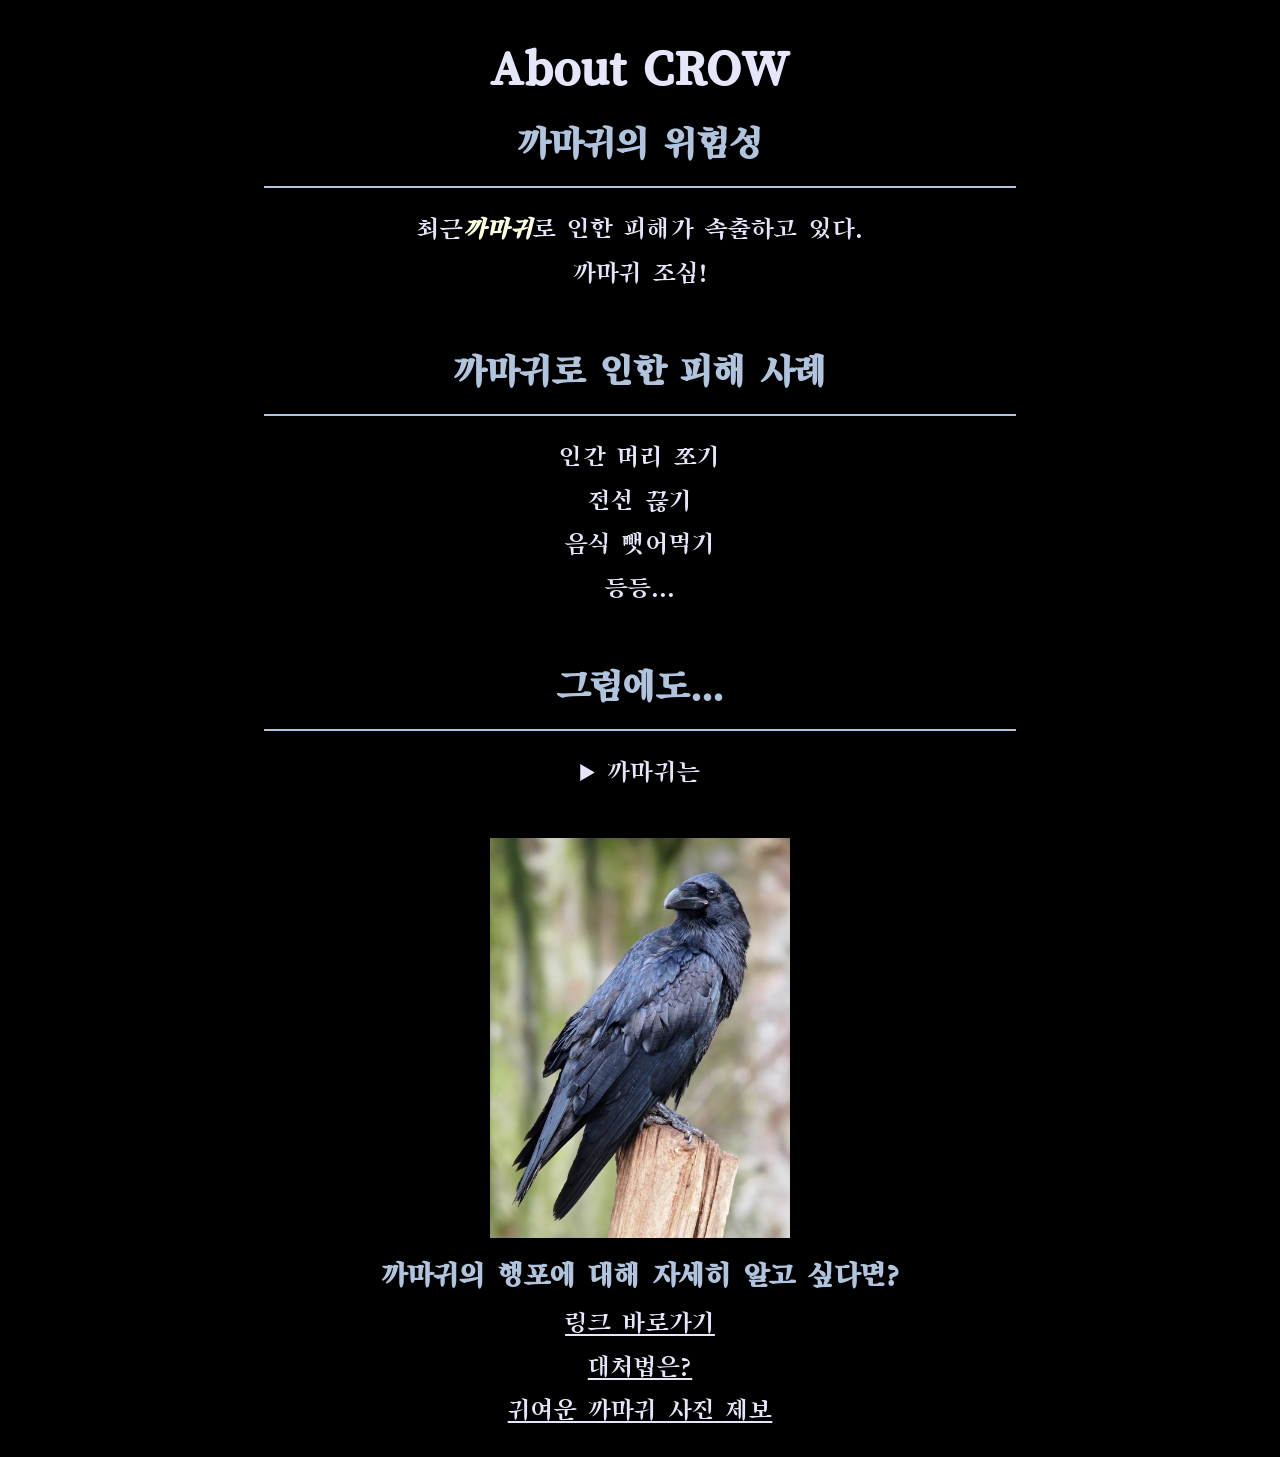
==== index.html @ d45cc19f "update" ====
<!DOCTYPE html>
<html lang="en">
<head>
    <meta charset="UTF-8">
    <meta name="viewport" content="width=device-width, initial-scale=1.0">
    <link href="https://fonts.googleapis.com/css2?family=Song+Myung&display=swap" rel="stylesheet">
    <link rel="stylesheet" href="style.css" />
    <title>CROW</title>
    
</head>
<body>
 <h1>About CROW</h1>   
 <h2>까마귀의 위험성</h2>
 <p>
    최근<strong><em>까마귀</em></strong>로 인한 피해가 속출하고 있다. <br />
까마귀 조심!
</p>
<br />
<h2>까마귀로 인한 피해 사례</h2>
<p>
    인간 머리 쪼기<br />
    전선 끊기<br />
    음식 뺏어먹기<br />
    등등...
</p>
<br />
<h2>그럼에도...</h2>
<details>
    <summary>까마귀는</summary>
    <p>귀엽다</p>
</details>
<br />
<img src="crow.jpg" width="300px"/>
<br />
<h3>까마귀의 행포에 대해 자세히 알고 싶다면?</h3>
<a href="https://www.joongang.co.kr/article/25258248">링크 바로가기</a>
<p>
        <a href="https://www.sobangnews.kr/news/articleView.html?idxno=35534">대처법은?</a></br />
        <a href="mailto:aquasunshine17@gmail.com">귀여운 까마귀 사진 제보</a></br />
        </p>
</body>
</html>
---- style.css ----
*{
    margin: 0;
    padding: 0;
    box-sizing: border-box;
}

body {
    background:black;
    color: lavender;
    font-size: 2vw;
    letter-spacing: 0.1px;
    word-spacing: 0.2em;
    line-height: 1.7;
    text-align: center;
    word-break: keep-all;
    padding: 24px;
    max-width: 800px;
    margin: 0 auto;
}
.song-myung-regular {
  font-family: "Song Myung", serif;
  font-weight: 400;
  font-style: normal;
}


p,
summary,
h1, 
h2,  
h4, 
h5 {
    color: lavender;
    font-family: "Song Myung", serif;
}

h2 {
    border-bottom: 2px solid lightsteelblue;
    color: lightsteelblue;
    padding-bottom: 10px;
    margin-bottom: 20px;
    font-family: "Song Myung", serif;
}

h3 {
    color: lightsteelblue;
    font-family: "Song Myung", serif;
}

strong {
    color: lightyellow;
    font-family: "Song Myung", serif;
}

a{
    color: lavender;
    font-family: "Song Myung", serif;
}

a:hover {
    color:lightyellow;
    font-family: "Song Myung", serif;
}
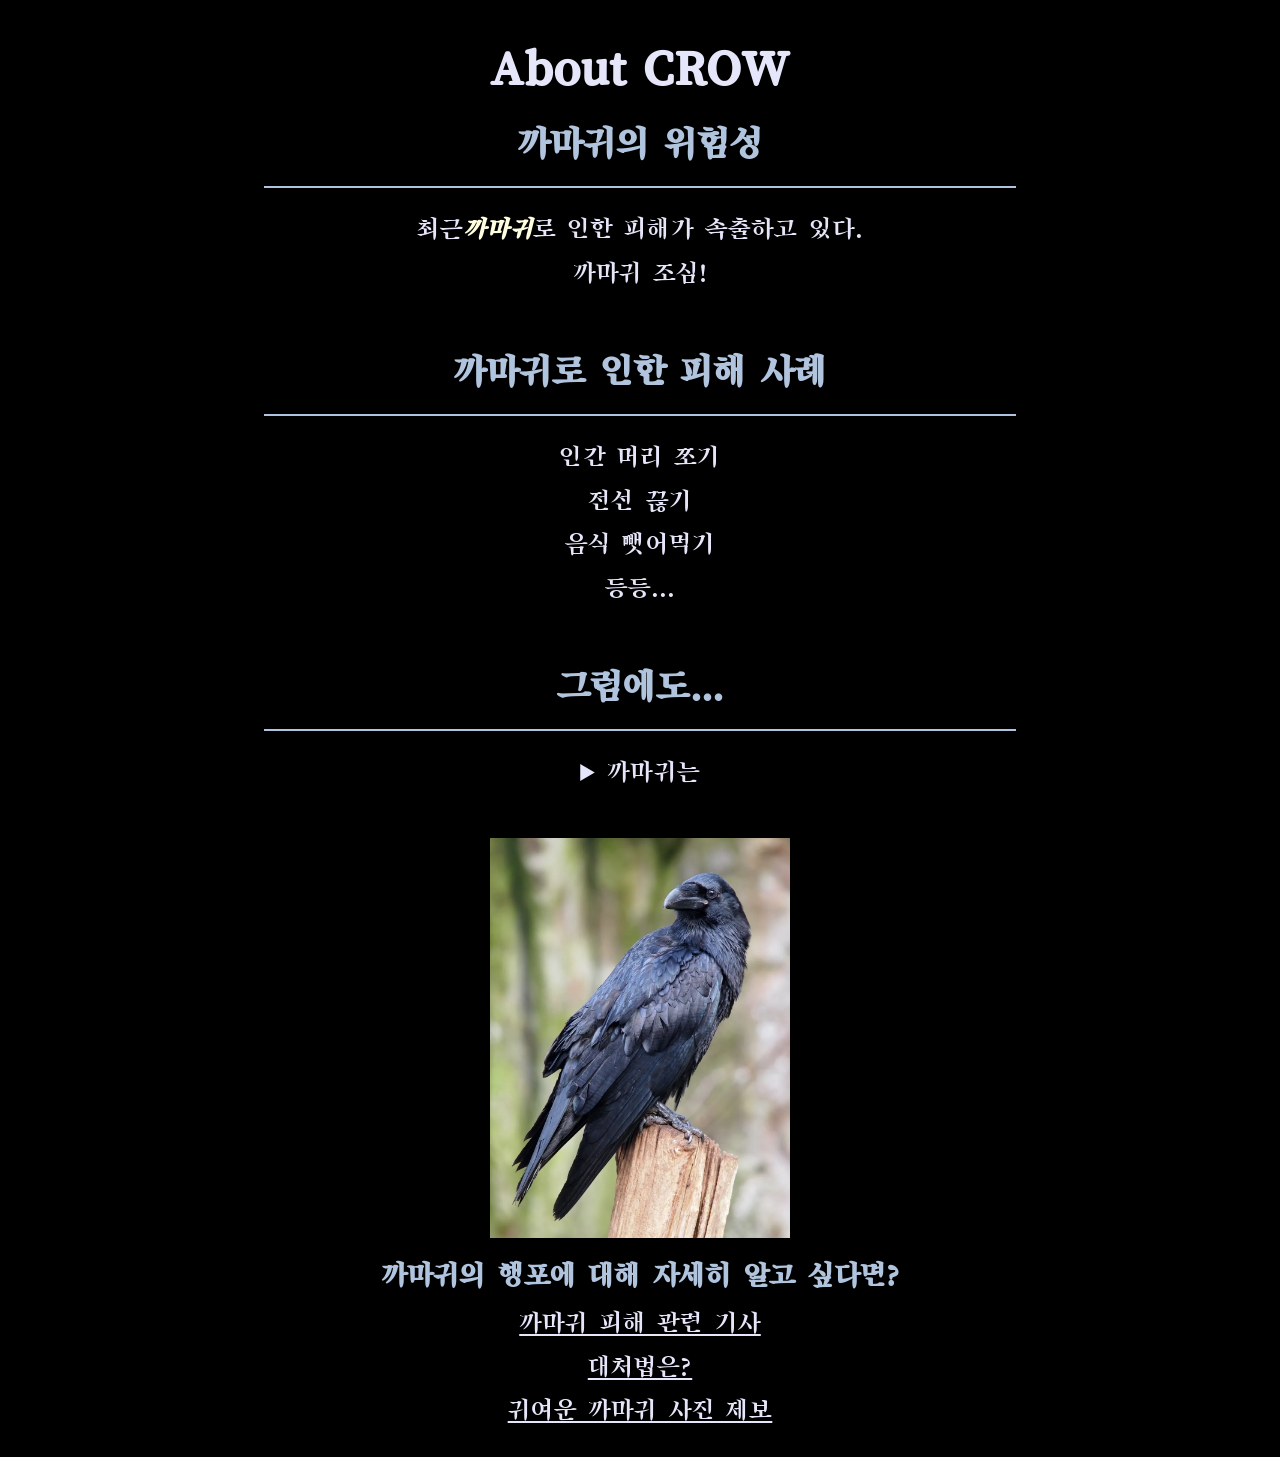
==== commit a9d21a4c: "u" ====
--- a/index.html
+++ b/index.html
@@ -33,7 +33,7 @@
 <img src="crow.jpg" width="300px"/>
 <br />
 <h3>까마귀의 행포에 대해 자세히 알고 싶다면?</h3>
-<a href="https://www.joongang.co.kr/article/25258248">링크 바로가기</a>
+<a href="https://www.joongang.co.kr/article/25258248">까마귀 피해 관련 기사</a>
 <p>
         <a href="https://www.sobangnews.kr/news/articleView.html?idxno=35534">대처법은?</a></br />
         <a href="mailto:aquasunshine17@gmail.com">귀여운 까마귀 사진 제보</a></br />
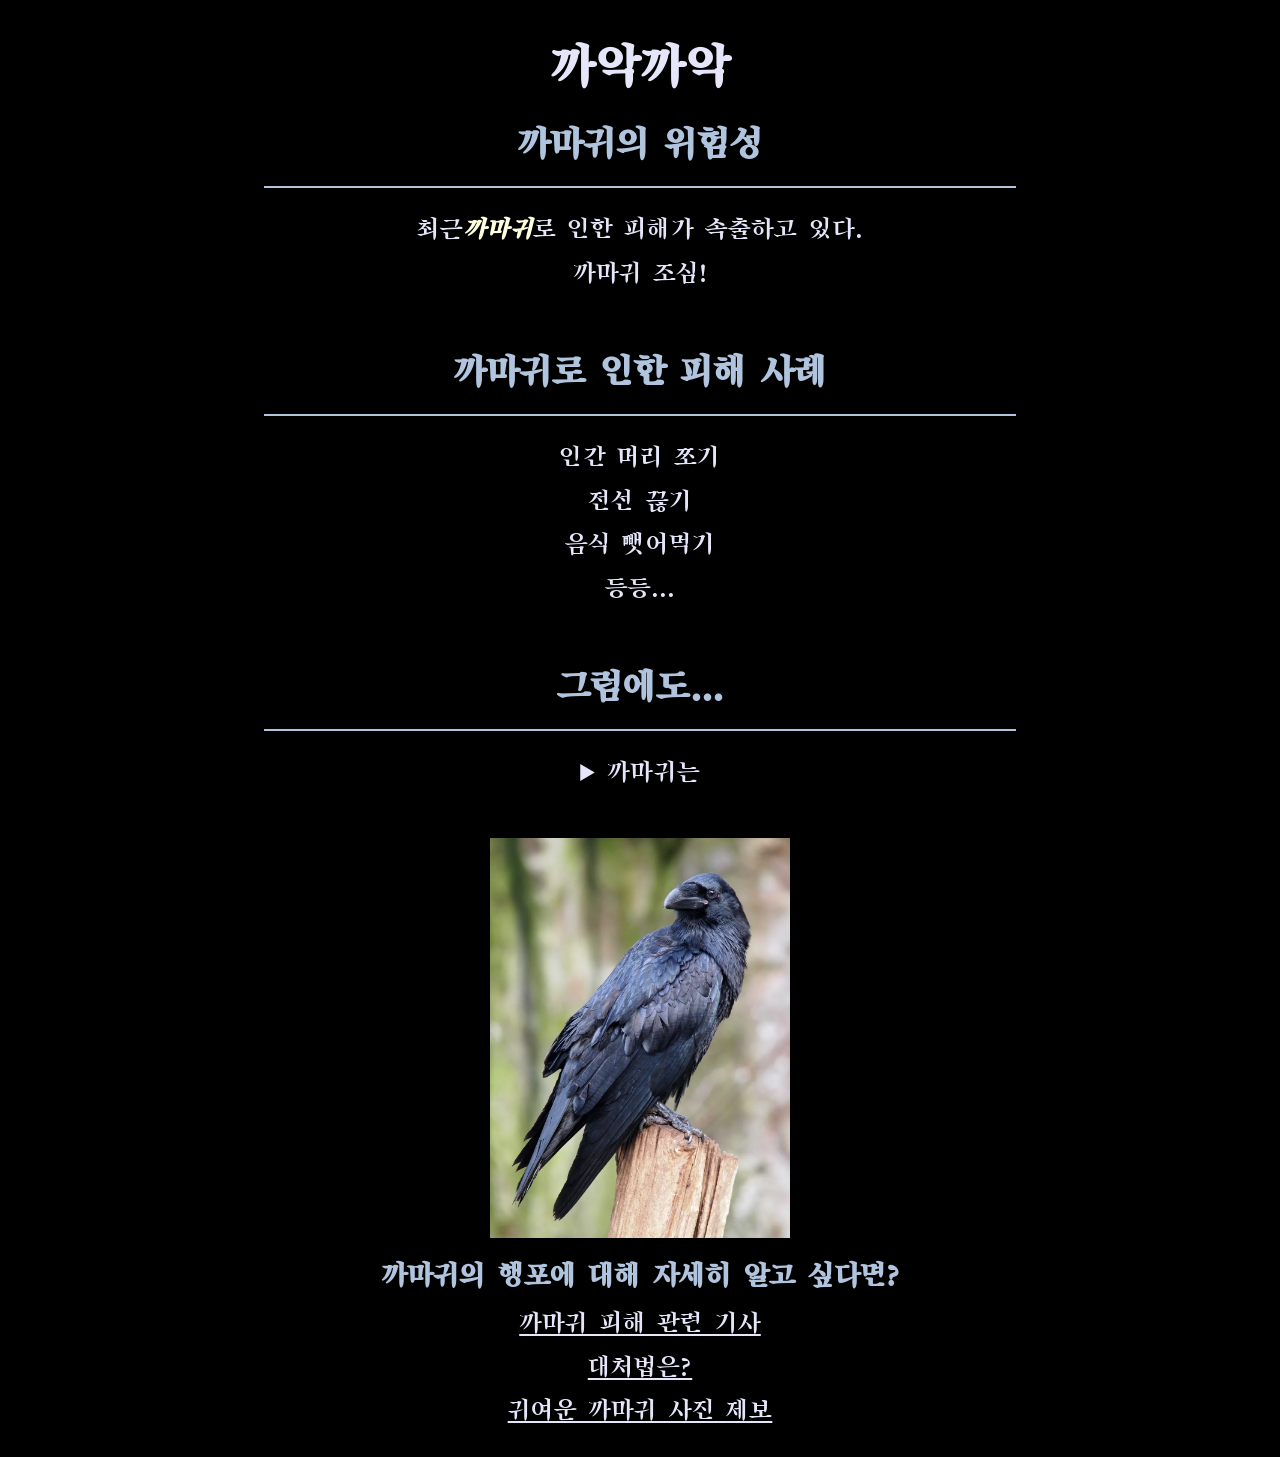
==== commit 154c8b55: "up" ====
--- a/index.html
+++ b/index.html
@@ -9,7 +9,7 @@
     
 </head>
 <body>
- <h1>About CROW</h1>   
+ <h1>까악까악</h1>   
  <h2>까마귀의 위험성</h2>
  <p>
     최근<strong><em>까마귀</em></strong>로 인한 피해가 속출하고 있다. <br />
@@ -33,7 +33,7 @@
 <img src="crow.jpg" width="300px"/>
 <br />
 <h3>까마귀의 행포에 대해 자세히 알고 싶다면?</h3>
-<a href="https://www.joongang.co.kr/article/25258248">까마귀 피해 관련 기사</a>
+<a href="https://www.joongang.co.kr/article/25258248">까마귀 피해 관련 기사</a></br />
 <p>
         <a href="https://www.sobangnews.kr/news/articleView.html?idxno=35534">대처법은?</a></br />
         <a href="mailto:aquasunshine17@gmail.com">귀여운 까마귀 사진 제보</a></br />
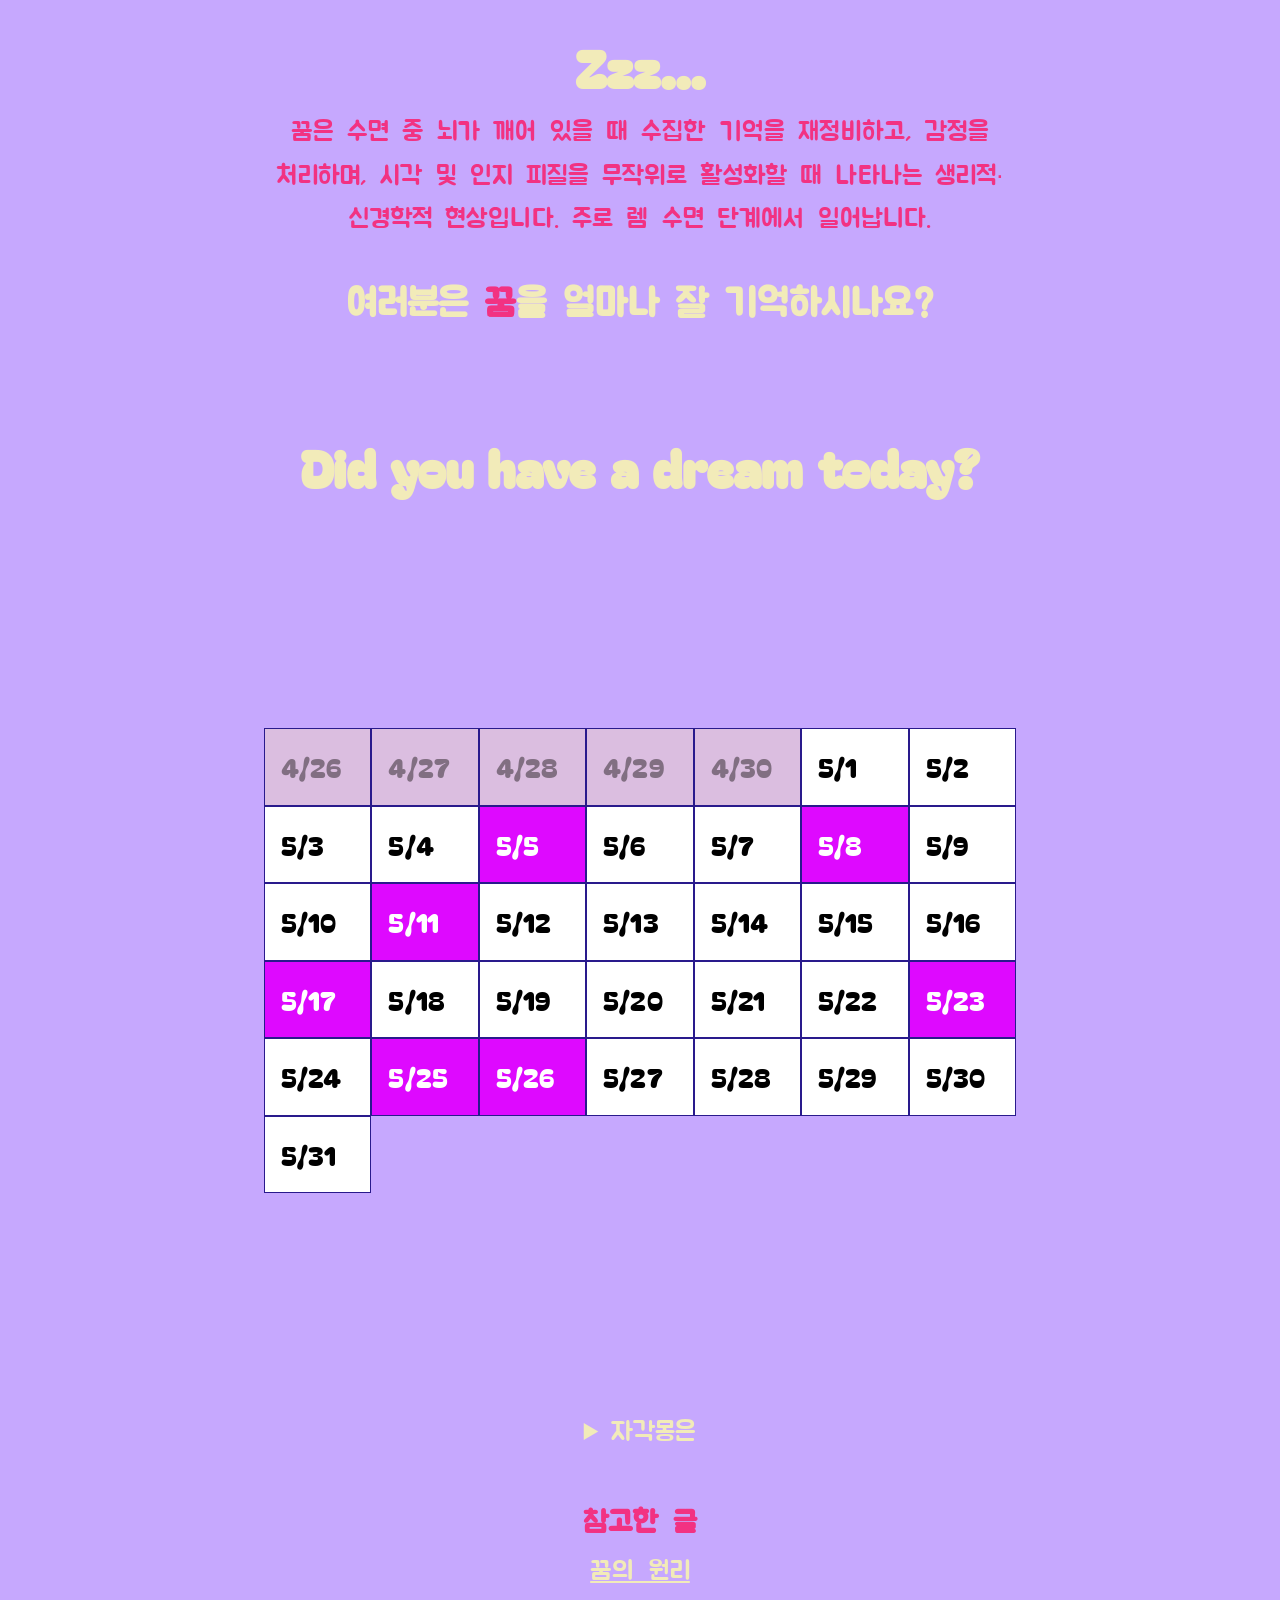
==== commit ffc07b75: "uu" ====
--- a/index.html
+++ b/index.html
@@ -3,40 +3,76 @@
 <head>
     <meta charset="UTF-8">
     <meta name="viewport" content="width=device-width, initial-scale=1.0">
-    <link href="https://fonts.googleapis.com/css2?family=Song+Myung&display=swap" rel="stylesheet">
+    <link rel="preconnect" href="https://fonts.googleapis.com">
+<link rel="preconnect" href="https://fonts.gstatic.com" crossorigin>
+<link href="https://fonts.googleapis.com/css2?family=Bagel+Fat+One&family=Jua&display=swap" rel="stylesheet">
     <link rel="stylesheet" href="style.css" />
-    <title>CROW</title>
+    <title>Dream</title>
     
 </head>
 <body>
- <h1>까악까악</h1>   
- <h2>까마귀의 위험성</h2>
+ <h1>Zzz...</h1>   
  <p>
-    최근<strong><em>까마귀</em></strong>로 인한 피해가 속출하고 있다. <br />
-까마귀 조심!
+    꿈은 수면 중 뇌가 깨어 있을 때 수집한 기억을 재정비하고, 감정을 처리하며, 시각 및 인지 피질을 무작위로 활성화할 때 나타나는 생리적·신경학적 현상입니다. 주로 렘 수면 단계에서 일어납니다.
 </p>
+<h2>여러분은 <strong>꿈</strong>을 얼마나 잘 기억하시나요?</h2>
 <br />
-<h2>까마귀로 인한 피해 사례</h2>
-<p>
-    인간 머리 쪼기<br />
-    전선 끊기<br />
-    음식 뺏어먹기<br />
-    등등...
-</p>
 <br />
-<h2>그럼에도...</h2>
+<h1>Did you have a dream today?</h1>
+<div class="container">
+
+        <div class="table">
+                <div class="null">4/26</div>
+                <div class="null">4/27</div>
+                <div class="null">4/28</div>
+                <div class="null">4/29</div>
+                <div class="null">4/30</div>
+                <div class="row1">5/1</div>
+                <div class="row1">5/2</div>
+
+
+                <div class="row2">5/3</div>
+                <div class="row2">5/4</div>
+                <div class="dreamed">5/5</div>
+                <div class="row2">5/6</div>
+                <div class="row2">5/7</div>
+                <div class="dreamed">5/8</div>
+                <div class="row2">5/9</div>
+
+                <div class="row3">5/10</div>
+                <div class="dreamed">5/11</div>
+                <div class="row3">5/12</div>
+                <div class="row3">5/13</div>
+                 <div class="row3">5/14</div>
+                <div class="row3">5/15</div>
+                <div class="row3">5/16</div>
+
+                <div class="dreamed">5/17</div>
+                <div class="row4">5/18</div>
+                <div class="row4">5/19</div>
+                <div class="row4">5/20</div>
+                <div class="row4">5/21</div>
+                <div class="row4">5/22</div>
+                <div class="dreamed">5/23</div>
+
+                <div class="row5">5/24</div>
+                <div class="dreamed">5/25</div>
+                <div class="dreamed">5/26</div>
+                <div class="row5">5/27</div>
+                <div class="row5">5/28</div>
+                <div class="row5">5/29</div>
+                <div class="row5">5/30</div>
+
+                <div class="row6">5/31</div>
+
+    </div>
+</div>
 <details>
-    <summary>까마귀는</summary>
-    <p>귀엽다</p>
+    <summary>자각몽은</summary>
+    <p>한 번도 꿔본 적 없습니당</p>
 </details>
 <br />
-<img src="crow.jpg" width="300px"/>
-<br />
-<h3>까마귀의 행포에 대해 자세히 알고 싶다면?</h3>
-<a href="https://www.joongang.co.kr/article/25258248">까마귀 피해 관련 기사</a></br />
-<p>
-        <a href="https://www.sobangnews.kr/news/articleView.html?idxno=35534">대처법은?</a></br />
-        <a href="mailto:aquasunshine17@gmail.com">귀여운 까마귀 사진 제보</a></br />
-        </p>
+<h3>참고한 글</h3>
+<a href="https://blog.naver.com/cyclamen64/223555443217">꿈의 원리</a></br />
 </body>
 </html>
--- a/style.css
+++ b/style.css
@@ -5,8 +5,7 @@
 }
 
 body {
-    background:black;
-    color: lavender;
+    background-color: #c6a8fe;
     font-size: 2vw;
     letter-spacing: 0.1px;
     word-spacing: 0.2em;
@@ -17,47 +16,117 @@
     max-width: 800px;
     margin: 0 auto;
 }
-.song-myung-regular {
-  font-family: "Song Myung", serif;
+.jua-regular {
+  font-family: "Jua", sans-serif;
+  font-weight: 400;
+  font-style: normal;
+}
+
+.bagel-fat-one-regular {
+  font-family: "Bagel Fat One", system-ui;
   font-weight: 400;
   font-style: normal;
 }
 
 
-p,
-summary,
-h1, 
-h2,  
-h4, 
-h5 {
-    color: lavender;
-    font-family: "Song Myung", serif;
+h1 {
+    color: rgb(242, 235, 185);
+    font-family: "Bagel Fat One", system-ui;
+}
+
+p {
+    color: rgb(242, 50, 130);
+    padding-bottom: 10px;
+    margin-bottom: 20px;
+    font-family: "Jua", sans-serif;
 }
 
 h2 {
-    border-bottom: 2px solid lightsteelblue;
-    color: lightsteelblue;
-    padding-bottom: 10px;
-    margin-bottom: 20px;
-    font-family: "Song Myung", serif;
+    color: rgb(242, 235, 185);
+    font-family: "Jua", sans-serif;
+}
+h3 {
+    color: rgb(242, 50, 130);
+    font-family: "Jua", sans-serif;
+}
+strong {
+    color: rgb(242, 50, 130);
+    font-family: "Jua", sans-serif;
 }
 
-h3 {
-    color: lightsteelblue;
-    font-family: "Song Myung", serif;
-}
-
-strong {
-    color: lightyellow;
-    font-family: "Song Myung", serif;
-}
-
-a{
-    color: lavender;
-    font-family: "Song Myung", serif;
+a,
+summary {
+    color: rgb(242, 235, 185);
+    font-family: "Jua", sans-serif;
 }
 
 a:hover {
-    color:lightyellow;
-    font-family: "Song Myung", serif;
-}+    color: rgb(233, 122, 168);
+    font-family: "Jua", sans-serif;
+}
+
+.container{
+    display: flex;
+    justify-content: center;
+    align-items: center;
+    height: 100vh;
+    background-color: #c6a8fe;
+}
+.table{
+    display: grid;
+    grid-template-columns: repeat(7, 1fr);
+    gap: 0;
+    width: 100%;
+    text-align: left;
+}
+.row1{
+    padding: 16px;
+    border: 1px solid #291a8c;
+    background-color: white;
+    font-family: "Bagel Fat One", system-ui;
+}
+
+.row2{
+    padding: 16px;
+    border: 1px solid #291a8c;
+    background-color: white;
+    font-family: "Bagel Fat One", system-ui;
+}
+.row3{
+    padding: 16px;
+    border: 1px solid #291a8c;
+    background-color: white;
+    font-family: "Bagel Fat One", system-ui;
+}
+.row4{
+    padding: 16px;
+    border: 1px solid #291a8c;
+    background-color: white;
+    font-family: "Bagel Fat One", system-ui;
+}
+.row5{
+    padding: 16px;
+    border: 1px solid #291a8c;
+    background-color: white;
+    font-family: "Bagel Fat One", system-ui;
+}
+.row6{
+    padding: 16px;
+    border: 1px solid #291a8c;
+    background-color: white;
+    font-family: "Bagel Fat One", system-ui;
+}
+.dreamed{
+    background-color: #de09ff;
+    color: white;
+    padding: 16px;
+    border: 1px solid #291a8c;
+    font-family: "Bagel Fat One", system-ui;
+}
+.null{
+    background-color: #dbbee0;
+    color: #816f82;
+    padding: 16px;
+    border: 1px solid #291a8c;
+    font-family: "Bagel Fat One", system-ui;
+}
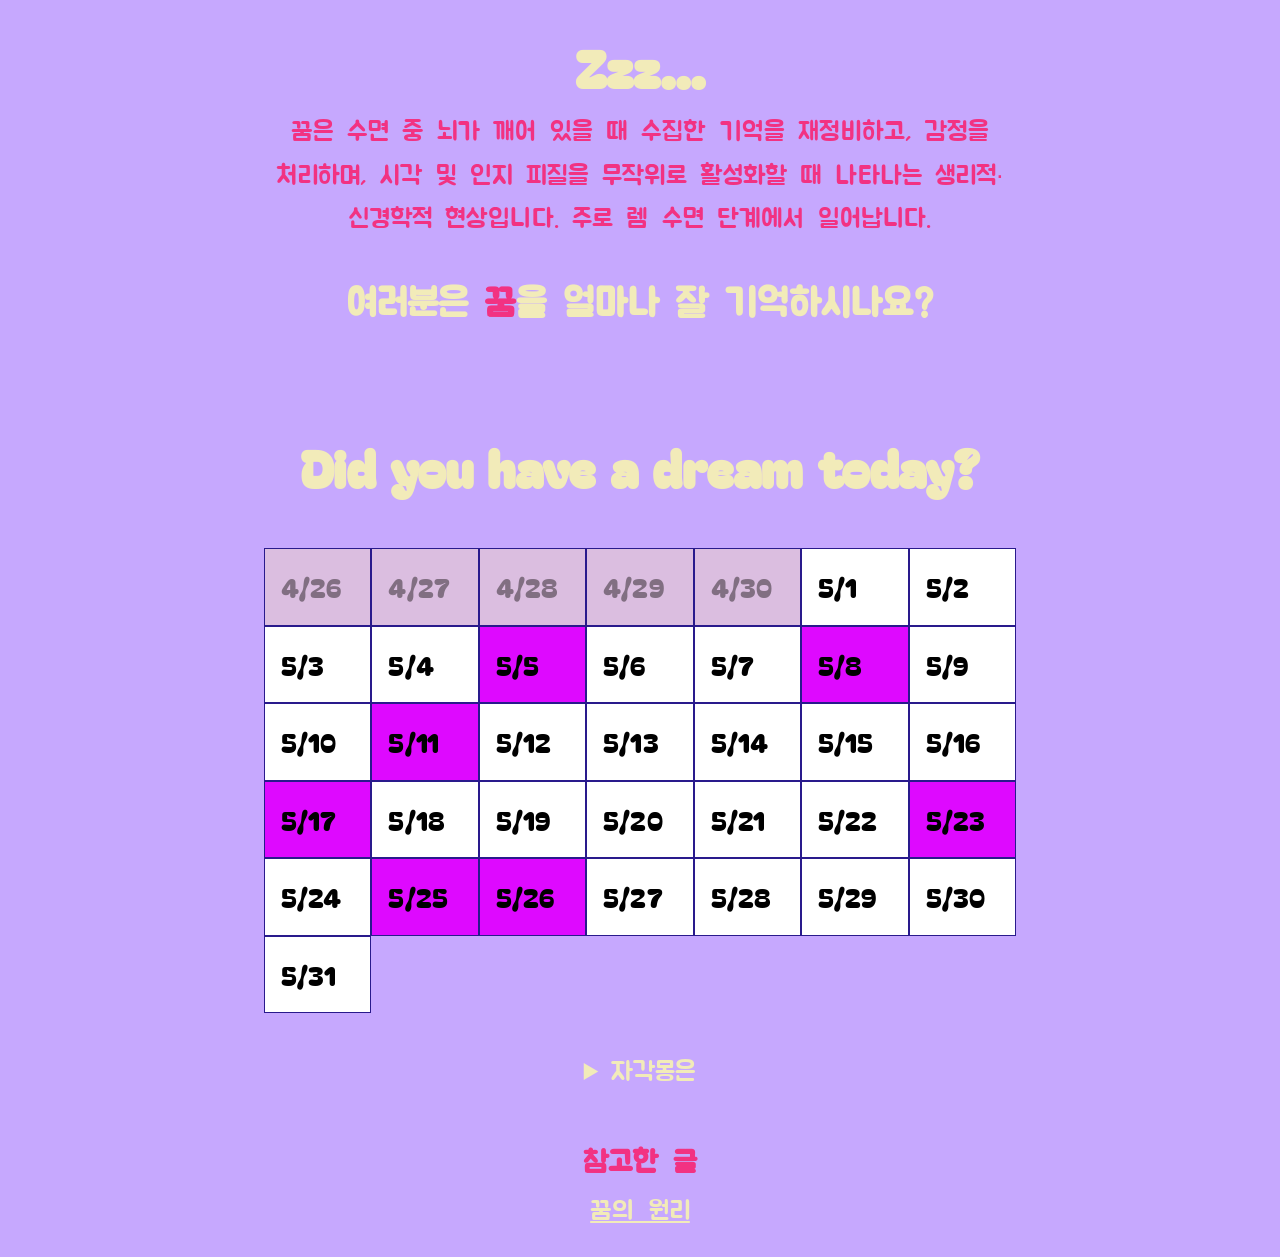
==== commit 6f453d51: "u" ====
--- a/index.html
+++ b/index.html
@@ -33,31 +33,31 @@
 
                 <div class="row2">5/3</div>
                 <div class="row2">5/4</div>
-                <div class="dreamed">5/5</div>
+                <a href="#d-505" class="dreamed">5/5</a>
                 <div class="row2">5/6</div>
                 <div class="row2">5/7</div>
-                <div class="dreamed">5/8</div>
+                <a href="#d-508" class="dreamed">5/8</a>
                 <div class="row2">5/9</div>
 
                 <div class="row3">5/10</div>
-                <div class="dreamed">5/11</div>
+                <a href="#d-511" class="dreamed">5/11</a>
                 <div class="row3">5/12</div>
                 <div class="row3">5/13</div>
                  <div class="row3">5/14</div>
                 <div class="row3">5/15</div>
                 <div class="row3">5/16</div>
 
-                <div class="dreamed">5/17</div>
+                <a href="#d-517" class="dreamed">5/17</a>
                 <div class="row4">5/18</div>
                 <div class="row4">5/19</div>
                 <div class="row4">5/20</div>
                 <div class="row4">5/21</div>
                 <div class="row4">5/22</div>
-                <div class="dreamed">5/23</div>
+                <a href="#d-523" class="dreamed">5/23</a>
 
                 <div class="row5">5/24</div>
-                <div class="dreamed">5/25</div>
-                <div class="dreamed">5/26</div>
+                <a href="#d-525" class="dreamed">5/25</a>
+                <a href="#d-526" class="dreamed">5/26</a>
                 <div class="row5">5/27</div>
                 <div class="row5">5/28</div>
                 <div class="row5">5/29</div>
@@ -69,10 +69,17 @@
 </div>
 <details>
     <summary>자각몽은</summary>
-    <p>한 번도 꿔본 적 없습니당</p>
+    <p>한 번도 꿔본 적 없습니다</p>
 </details>
 <br />
 <h3>참고한 글</h3>
 <a href="https://blog.naver.com/cyclamen64/223555443217">꿈의 원리</a></br />
+<div id="d-505" class="modal"><div class="modal-box"><a href="#" class="close">✕</a><h2>5/5</h2><p>시골에 어떤 사람을 취재하러 갔다가 조난을 당했다.</p></div></div>
+<div id="d-508" class="modal"><div class="modal-box"><a href="#" class="close">✕</a><h2>5/8</h2><p>버스에서 졸다가 깼는데 전혀 모르는 동네여서 등교를 포기했다. 꿈이라서 안심했다.</p></div></div>
+<div id="d-511" class="modal"><div class="modal-box"><a href="#" class="close">✕</a><h2>5/11</h2><p>조별과제(존재하지않음)에서 사고 쳐서 팀원들에게 욕 먹는 꿈을 꿨다...</p></div></div>
+<div id="d-517" class="modal"><div class="modal-box"><a href="#" class="close">✕</a><h2>5/17</h2><p>친구와 찻잎을 사러 가는 꿈을 꿨다.</p></div></div>
+<div id="d-523" class="modal"><div class="modal-box"><a href="#" class="close">✕</a><h2>5/23</h2><p>가위에 눌렸다.</p></div></div>
+<div id="d-525" class="modal"><div class="modal-box"><a href="#" class="close">✕</a><h2>5/25</h2><img src="파비코리.jpg" alt="5/25" class="modal-img"><p>거대 파비코리 인형을 사는 꿈을 꿨다.</p></div></div>
+<div id="d-526" class="modal"><div class="modal-box"><a href="#" class="close">✕</a><h2>5/26</h2><p>어두운 복도를 끝없이 걷는 꿈을 꿨다.</p></div></div>
 </body>
 </html>
--- a/style.css
+++ b/style.css
@@ -61,7 +61,7 @@
 }
 
 a:hover {
-    color: rgb(233, 122, 168);
+    color: rgb(242, 235, 185);
     font-family: "Jua", sans-serif;
 }
 
@@ -69,7 +69,7 @@
     display: flex;
     justify-content: center;
     align-items: center;
-    height: 100vh;
+    height: 60vh;
     background-color: #c6a8fe;
 }
 .table{
@@ -122,6 +122,7 @@
     padding: 16px;
     border: 1px solid #291a8c;
     font-family: "Bagel Fat One", system-ui;
+    cursor: pointer; text-decoration: none; color: inherit; display: block;
 }
 .null{
     background-color: #dbbee0;
@@ -130,3 +131,11 @@
     border: 1px solid #291a8c;
     font-family: "Bagel Fat One", system-ui;
 }
+
+.modal { display: none; position: fixed; inset: 0; background: #c6a8fe; z-index: 999; }
+.modal:target { display: flex; justify-content: center; align-items: center; }
+
+.modal-box { background: #c6a8fe; padding: 2rem; border-radius: 12px; max-width: 400px; width: 90%; position: relative; }
+.close { position: absolute; top: 1rem; right: 1rem; text-decoration: none; color: rgb(242, 235, 185); font-size: 1.2rem; }
+
+.modal-img { width: 100%; border-radius: 8px; margin-bottom: 0.8rem; }
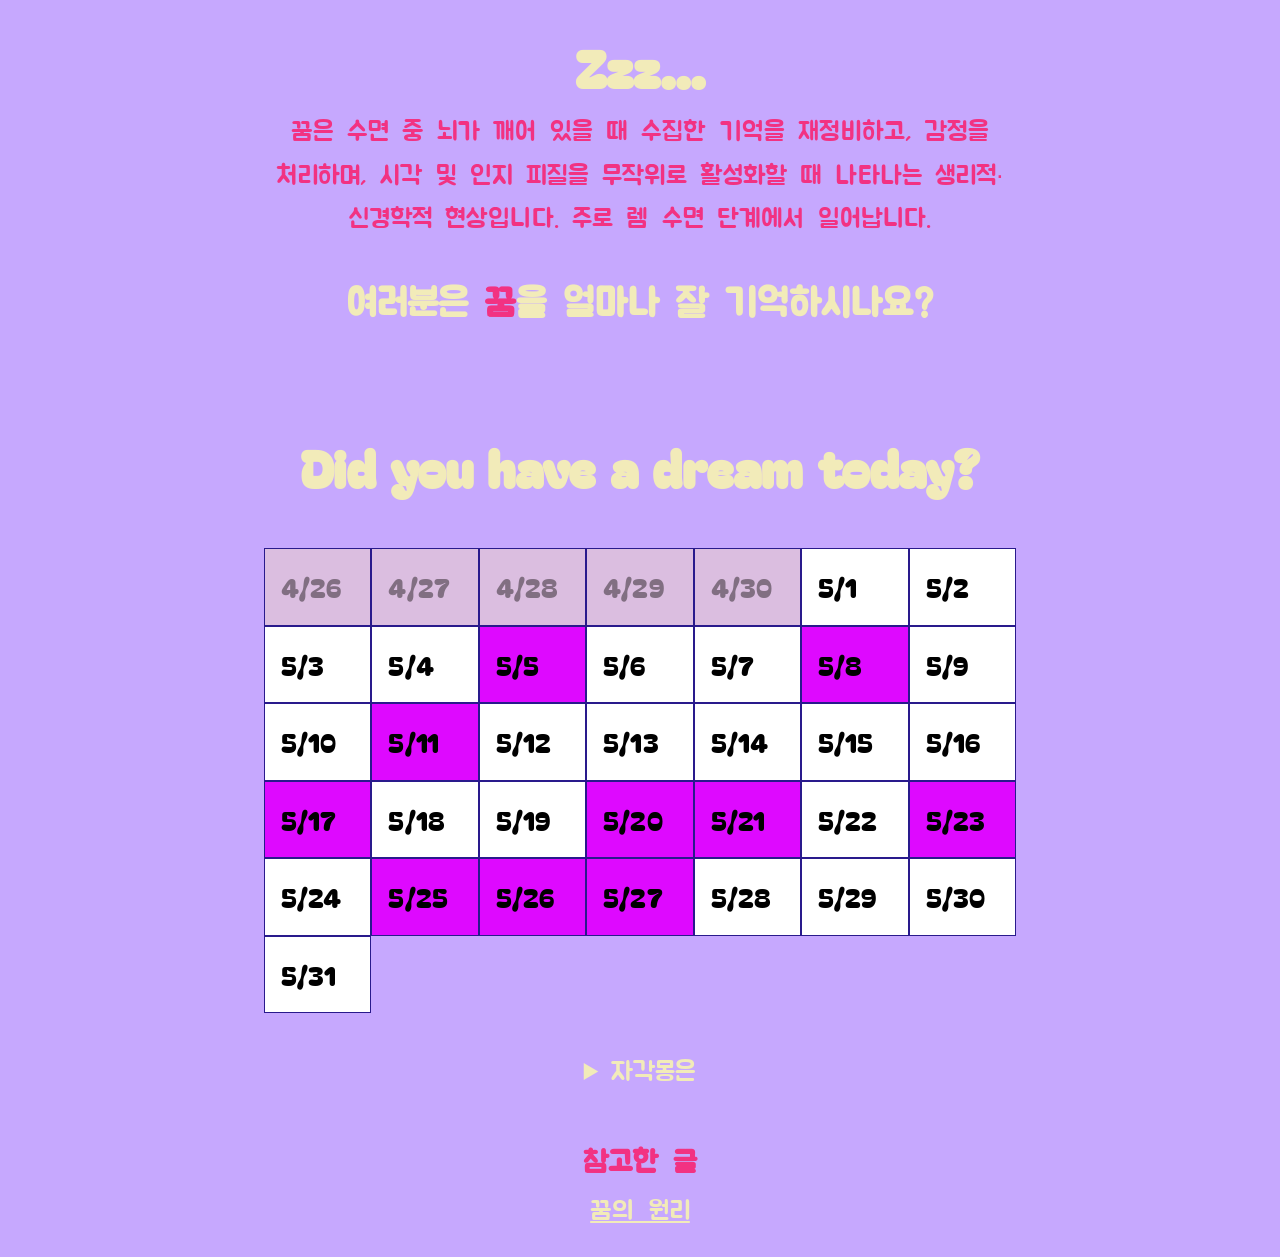
==== commit 5563fbb0: "u" ====
--- a/index.html
+++ b/index.html
@@ -50,15 +50,15 @@
                 <a href="#d-517" class="dreamed">5/17</a>
                 <div class="row4">5/18</div>
                 <div class="row4">5/19</div>
-                <div class="row4">5/20</div>
-                <div class="row4">5/21</div>
+                <a href="#d-520" class="dreamed">5/20</a>
+                <a href="#d-521" class="dreamed">5/21</a>
                 <div class="row4">5/22</div>
                 <a href="#d-523" class="dreamed">5/23</a>
 
                 <div class="row5">5/24</div>
                 <a href="#d-525" class="dreamed">5/25</a>
                 <a href="#d-526" class="dreamed">5/26</a>
-                <div class="row5">5/27</div>
+                <a href="#d-527" class="dreamed">5/27</a>
                 <div class="row5">5/28</div>
                 <div class="row5">5/29</div>
                 <div class="row5">5/30</div>
@@ -74,12 +74,15 @@
 <br />
 <h3>참고한 글</h3>
 <a href="https://blog.naver.com/cyclamen64/223555443217">꿈의 원리</a></br />
-<div id="d-505" class="modal"><div class="modal-box"><a href="#" class="close">✕</a><h2>5/5</h2><p>시골에 어떤 사람을 취재하러 갔다가 조난을 당했다.</p></div></div>
-<div id="d-508" class="modal"><div class="modal-box"><a href="#" class="close">✕</a><h2>5/8</h2><p>버스에서 졸다가 깼는데 전혀 모르는 동네여서 등교를 포기했다. 꿈이라서 안심했다.</p></div></div>
+<div id="d-505" class="modal"><div class="modal-box"><a href="#" class="close">✕</a><h2>5/5</h2><p>시골에 어떤 사람을 취재하러 갔다가 조난을 당했다. 전형적인 일본 공포게임같은 분위기의 꿈이었다. 어제 밤에 일본 공포게임 영상을 보고 잔 게 원인일 것 같다..</p></div></div>
+<div id="d-508" class="modal"><div class="modal-box"><a href="#" class="close">✕</a><h2>5/8</h2><p>버스에서 졸다가 깼는데 전혀 모르는 동네여서 등교를 포기했다. 등교하기가 싫어져서 그냥 자체휴강을 하고 그 동네를 탐험했다. 집으로 돌아가지 못할 것 같다고 생각한 순간 깼다.</p></div></div>
 <div id="d-511" class="modal"><div class="modal-box"><a href="#" class="close">✕</a><h2>5/11</h2><p>조별과제(존재하지않음)에서 사고 쳐서 팀원들에게 욕 먹는 꿈을 꿨다...</p></div></div>
-<div id="d-517" class="modal"><div class="modal-box"><a href="#" class="close">✕</a><h2>5/17</h2><p>친구와 찻잎을 사러 가는 꿈을 꿨다.</p></div></div>
-<div id="d-523" class="modal"><div class="modal-box"><a href="#" class="close">✕</a><h2>5/23</h2><p>가위에 눌렸다.</p></div></div>
-<div id="d-525" class="modal"><div class="modal-box"><a href="#" class="close">✕</a><h2>5/25</h2><img src="파비코리.jpg" alt="5/25" class="modal-img"><p>거대 파비코리 인형을 사는 꿈을 꿨다.</p></div></div>
-<div id="d-526" class="modal"><div class="modal-box"><a href="#" class="close">✕</a><h2>5/26</h2><p>어두운 복도를 끝없이 걷는 꿈을 꿨다.</p></div></div>
+<div id="d-517" class="modal"><div class="modal-box"><a href="#" class="close">✕</a><h2>5/17</h2><p>친구와 찻잎을 사러 가는 꿈을 꿨다. 아직 국제차문화대전 가려면 꽤 남았는데 엄청나게 기대하고 있었나 봄.</p></div></div>
+<div id="d-520" class="modal"><div class="modal-box"><a href="#" class="close">✕</a><h2>5/20</h2><p>친구를 만나러 미국(패서디나)에 갔는데 길을 잃었다. 절망...공포...스트레스...</p></div></div>
+<div id="d-521" class="modal"><div class="modal-box"><a href="#" class="close">✕</a><h2>5/21</h2><p>전세계에 엄청나게 큰 지진이 일어나서 다 죽었다. 세계 멸망하는 꿈 오랜만에 꾸는 거 같음. 예전에는 자주 꿨는데...</p></div></div>
+<div id="d-523" class="modal"><div class="modal-box"><a href="#" class="close">✕</a><h2>5/23</h2><p>가위에 눌렸다. 위에서 뭔가 무거운 존재가 날 짓누르는 것 같은 꿈을 꿨다.</p></div></div>
+<div id="d-525" class="modal"><div class="modal-box"><a href="#" class="close">✕</a><h2>5/25</h2><img src="파비코리.jpg" alt="5/25" class="modal-img"><p>뭔가 리미널 스페이스같은 느낌이 나는 쇼핑몰에서 거대 파비코리 인형을 사는 꿈을 꿨다......왜?.....</p></div></div>
+<div id="d-526" class="modal"><div class="modal-box"><a href="#" class="close">✕</a><h2>5/26</h2><p>어두운 길을 끝없이 걷는 꿈을 꿨다. 중간중간 계속 주변 풍경이 바뀌었다.</p></div></div>
+<div id="d-527" class="modal"><div class="modal-box"><a href="#" class="close">✕</a><h2>5/27</h2><p>골목길을 걸으면서 동거인이랑 이런저런 얘기를 하는 꿈을 꿨다. 당연히 지금 동거하는 사람은 없고 친한 친구가 동거인으로 나왔는데, 며칠 전에 만났을 때 동거에 대한 얘기를 해서 그런가 봐.</p></div></div>
 </body>
 </html>
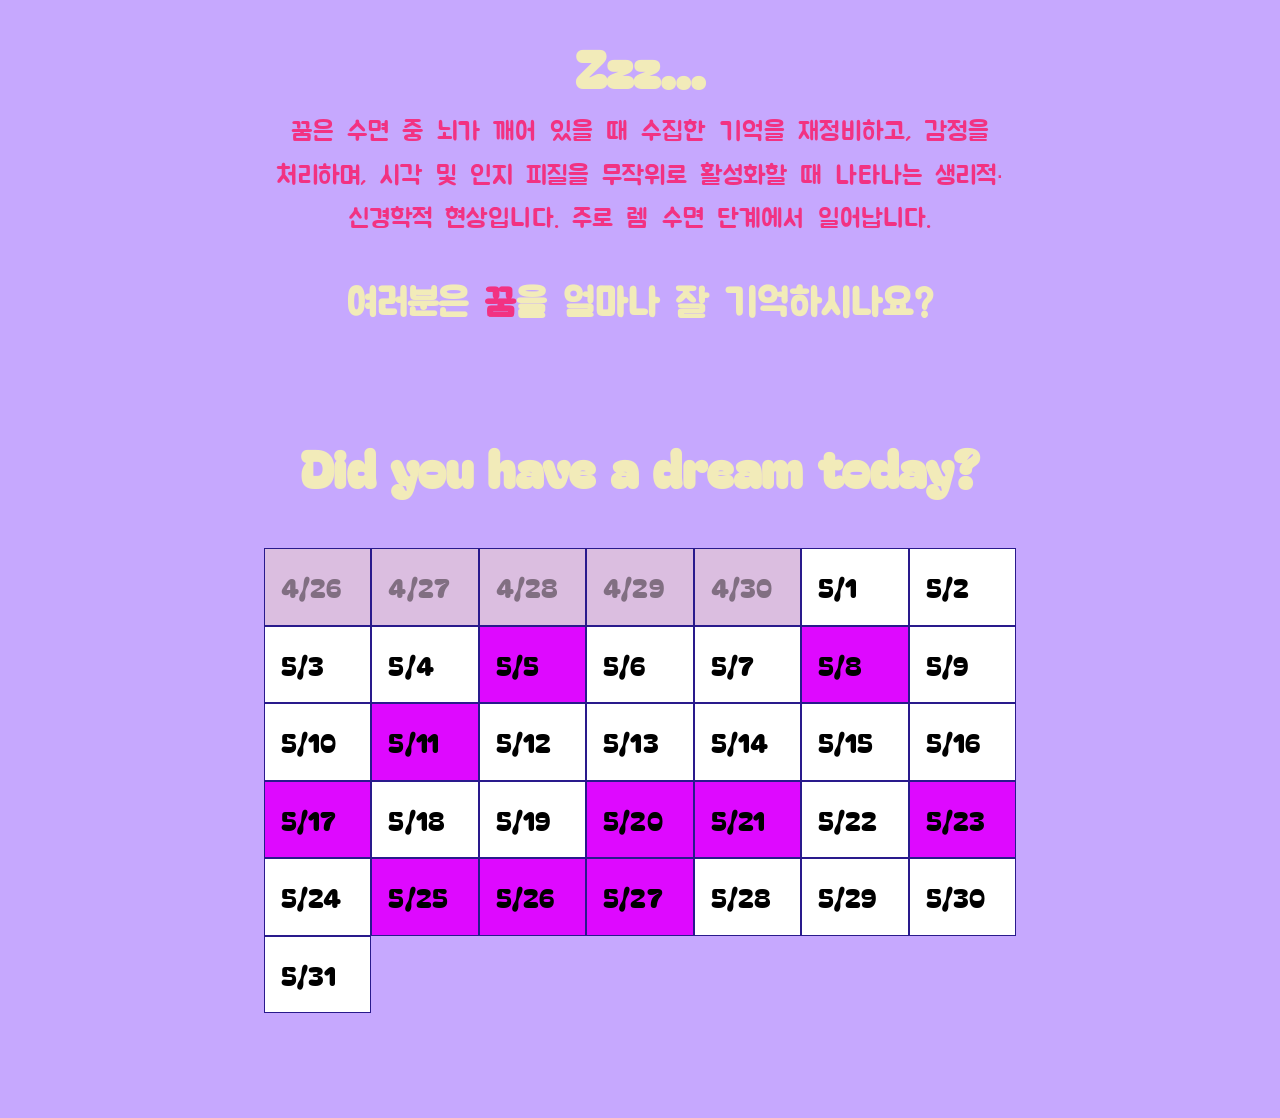
==== commit 163e86bc: "u" ====
--- a/index.html
+++ b/index.html
@@ -67,18 +67,12 @@
 
     </div>
 </div>
-<details>
-    <summary>자각몽은</summary>
-    <p>한 번도 꿔본 적 없습니다</p>
-</details>
 <br />
-<h3>참고한 글</h3>
-<a href="https://blog.naver.com/cyclamen64/223555443217">꿈의 원리</a></br />
 <div id="d-505" class="modal"><div class="modal-box"><a href="#" class="close">✕</a><h2>5/5</h2><p>시골에 어떤 사람을 취재하러 갔다가 조난을 당했다. 전형적인 일본 공포게임같은 분위기의 꿈이었다. 어제 밤에 일본 공포게임 영상을 보고 잔 게 원인일 것 같다..</p></div></div>
 <div id="d-508" class="modal"><div class="modal-box"><a href="#" class="close">✕</a><h2>5/8</h2><p>버스에서 졸다가 깼는데 전혀 모르는 동네여서 등교를 포기했다. 등교하기가 싫어져서 그냥 자체휴강을 하고 그 동네를 탐험했다. 집으로 돌아가지 못할 것 같다고 생각한 순간 깼다.</p></div></div>
 <div id="d-511" class="modal"><div class="modal-box"><a href="#" class="close">✕</a><h2>5/11</h2><p>조별과제(존재하지않음)에서 사고 쳐서 팀원들에게 욕 먹는 꿈을 꿨다...</p></div></div>
 <div id="d-517" class="modal"><div class="modal-box"><a href="#" class="close">✕</a><h2>5/17</h2><p>친구와 찻잎을 사러 가는 꿈을 꿨다. 아직 국제차문화대전 가려면 꽤 남았는데 엄청나게 기대하고 있었나 봄.</p></div></div>
-<div id="d-520" class="modal"><div class="modal-box"><a href="#" class="close">✕</a><h2>5/20</h2><p>친구를 만나러 미국(패서디나)에 갔는데 길을 잃었다. 절망...공포...스트레스...</p></div></div>
+<div id="d-520" class="modal"><div class="modal-box"><a href="#" class="close">✕</a><h2>5/20</h2><p>친구를 만나러 패서디나에 갔는데 길을 잃었다. 절망...공포...스트레스...</p></div></div>
 <div id="d-521" class="modal"><div class="modal-box"><a href="#" class="close">✕</a><h2>5/21</h2><p>전세계에 엄청나게 큰 지진이 일어나서 다 죽었다. 세계 멸망하는 꿈 오랜만에 꾸는 거 같음. 예전에는 자주 꿨는데...</p></div></div>
 <div id="d-523" class="modal"><div class="modal-box"><a href="#" class="close">✕</a><h2>5/23</h2><p>가위에 눌렸다. 위에서 뭔가 무거운 존재가 날 짓누르는 것 같은 꿈을 꿨다.</p></div></div>
 <div id="d-525" class="modal"><div class="modal-box"><a href="#" class="close">✕</a><h2>5/25</h2><img src="파비코리.jpg" alt="5/25" class="modal-img"><p>뭔가 리미널 스페이스같은 느낌이 나는 쇼핑몰에서 거대 파비코리 인형을 사는 꿈을 꿨다......왜?.....</p></div></div>
